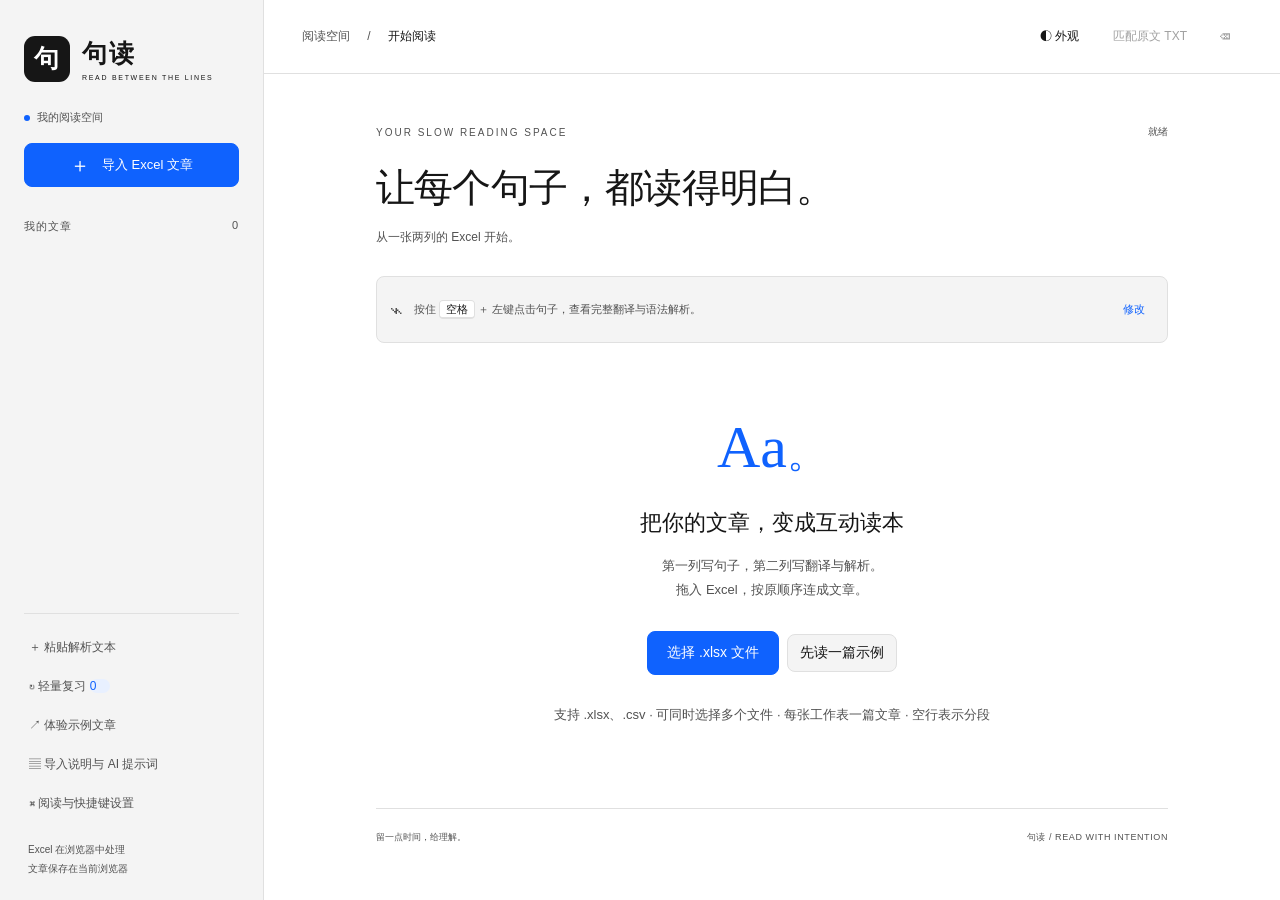
==== index.html @ 15b35790 "Released a new function." ====
<!doctype html>
<html lang="zh-CN">
<head>
  <meta charset="utf-8"><meta name="viewport" content="width=device-width, initial-scale=1">
  <title>句读 · 互动英文阅读</title>
  <link rel="icon" href="data:image/svg+xml,%3Csvg xmlns='http://www.w3.org/2000/svg' viewBox='0 0 64 64'%3E%3Crect width='64' height='64' rx='16' fill='%232457ce'/%3E%3Ctext x='32' y='45' text-anchor='middle' fill='white' font-size='42'%3E句%3C/text%3E%3C/svg%3E">
  <script src="appearance.js?v=20261018-paperdark2"></script><link rel="stylesheet" href="styles.css?v=20261018-paperdark2"><link rel="stylesheet" href="theme.css?v=20261018-paperdark2"><script src="vendor/jszip.min.js" defer></script><script src="import-browser.js?v=20261018-2" defer></script><script src="app.js?v=20261018-b2" defer></script>
<link rel="stylesheet" href="review.css?v=1"><script src="review.js?v=1" defer></script><link rel="stylesheet" href="mobile-paste.css?v=1"><script src="mobile-paste.js?v=1" defer></script></head>
<body>
<div id="mobile-bar"><strong>句读</strong><span id="mobile-article-label">阅读空间</span><button id="mobile-menu-open" aria-label="打开阅读菜单" aria-haspopup="dialog">☰ 菜单</button></div>
<aside class="sidebar">
  <a class="brand" href="./" aria-label="句读首页"><span class="brand-mark">句</span><span>句读<small>READ BETWEEN THE LINES</small></span></a>
  <div class="local-label"><span></span> 我的阅读空间</div>
  <button class="primary import-button" id="import-button"><span aria-hidden="true">＋</span> 导入 Excel 文章</button>
  <input type="file" id="file-input" accept=".xlsx,.csv" multiple hidden>
  <div class="library-heading"><span>我的文章</span><span id="library-count">0</span></div>
  <nav id="library" aria-label="文章列表"></nav>
  <div class="sidebar-bottom">
    <button id="paste-open" class="quiet">＋ 粘贴解析文本</button>
    <button id="review-open" class="quiet">↻ 轻量复习 <span id="review-count">0</span></button>
    <button id="sample-button" class="quiet">↗ 体验示例文章</button>
    <button id="guide-button" class="quiet">▤ 导入说明与 AI 提示词</button>
    <button id="settings-button" class="quiet">⌘ 阅读与快捷键设置</button>
    <p>Excel 在浏览器中处理<br>文章保存在当前浏览器</p>
  </div>
</aside>
<main class="main">
  <header class="toolbar"><span class="breadcrumb">阅读空间 <span>/</span> <b id="toolbar-title">开始阅读</b></span><div class="toolbar-actions"><button id="appearance-button" aria-label="调整外观与黑暗模式">◐ 外观</button><button id="text-button" class="text-button" disabled>匹配原文 TXT</button><input id="text-input" type="file" accept=".txt" hidden><button id="delete-button" class="icon-button" aria-label="删除当前文章" title="删除当前文章" disabled>⌫</button></div></header>
  <div class="reading-area" id="drop-zone">
    <div class="page-meta"><span class="eyebrow">YOUR SLOW READING SPACE</span><span class="save-state" id="save-state">就绪</span></div>
    <h1 id="article-title">让每个句子，都读得明白。</h1>
    <div class="article-meta" id="article-meta">从一张两列的 Excel 开始。</div>
    <div class="hint" id="hint"><span class="hint-icon">⌁</span><span class="desktop-hint">按住 <kbd id="shortcut-label">空格</kbd> ＋ 左键点击句子，查看完整翻译与语法解析。</span><span class="touch-hint">长按句子约半秒，查看完整翻译与语法解析。</span><button id="hint-settings" aria-label="修改查询快捷键">修改</button></div>
    <div id="notice" role="status" hidden></div>
    <aside id="shortcut-tutorial" class="shortcut-tutorial" hidden aria-live="polite"><div class="tutorial-top"><span id="tutorial-progress"></span><button id="tutorial-skip">跳过引导</button></div><h2 id="tutorial-title"></h2><p id="tutorial-description"></p><div id="tutorial-keys"></div></aside>
    <article id="reader" aria-label="文章正文"></article>
    <section id="empty-state"><div class="empty-symbol">Aa<span>。</span></div><h2>把你的文章，变成互动读本</h2><p>第一列写句子，第二列写翻译与解析。<br>拖入 Excel，按原顺序连成文章。</p><button id="empty-import" class="primary">选择 .xlsx 文件</button><button id="empty-sample" class="secondary">先读一篇示例</button><p class="small">支持 .xlsx、.csv · 可同时选择多个文件 · 每张工作表一篇文章 · 空行表示分段</p></section>
    <nav id="article-navigation" class="article-navigation" aria-label="篇章导航" hidden><p id="article-position"></p><div><button id="previous-article" class="article-nav-button"><span>← 上一篇</span><strong id="previous-title"></strong></button><button id="next-article" class="article-nav-button"><span>下一篇 →</span><strong id="next-title"></strong></button></div></nav><footer class="reading-footer"><span id="footer-count">留一点时间，给理解。</span><span>句读 / READ WITH INTENTION</span></footer>
  </div>
</main>
<div id="drop-overlay" hidden><div>松开，导入你的文章<small>Excel .xlsx 或 CSV 文件</small></div></div>
<section id="lookup" class="lookup" role="dialog" aria-modal="false" aria-labelledby="lookup-heading" tabindex="-1" hidden>
  <div class="lookup-top"><span id="lookup-heading">句子解析</span><span id="lookup-index"></span><button id="lookup-close" class="icon-button" aria-label="关闭解析">×</button></div>
  <blockquote id="lookup-sentence" lang="en"></blockquote>
  <div id="lookup-analysis"></div>
  <div class="lookup-footer"><span id="lookup-key-hint">↑ / ↓ 上下句 · Esc 关闭</span><button id="review-save">＋ 加入复习</button><button id="copy-analysis">复制解析</button></div>
</section>
<dialog id="settings-dialog"><form method="dialog"><div class="dialog-title"><h2>按你的习惯阅读</h2><button class="icon-button" aria-label="关闭设置">×</button></div></form>
  <label class="field-label">查询快捷键</label><p class="muted">按住以下按键，再左键单击。左键单击始终固定。</p>
  <div class="preset-row"><button data-preset="Space">空格</button><button data-preset="Alt">Option / Alt</button><button data-preset="Shift">Shift</button></div>
  <div class="shortcut-preview"><kbd id="settings-shortcut">空格</kbd><span>＋ 左键单击</span></div>
  <button id="record-key" class="secondary">录制自定义按键组合</button><p id="record-help" class="small">可使用字母、数字、功能键或组合键。部分系统快捷键会被系统优先处理。Esc 用于取消。</p>
  <label class="field-label">解析打开时 · 切换句子</label><div class="shortcut-grid"><label>上一句<button type="button" data-record-action="sentencePrevious" aria-label="录制上一句快捷键">↑</button></label><label>下一句<button type="button" data-record-action="sentenceNext" aria-label="录制下一句快捷键">↓</button></label></div>
  <label class="field-label">解析关闭时 · 切换文章</label><div class="shortcut-grid"><label>上一篇<button type="button" data-record-action="articlePrevious" aria-label="录制上一篇快捷键">←</button></label><label>下一篇<button type="button" data-record-action="articleNext" aria-label="录制下一篇快捷键">→</button></label></div><p class="small">同一模式的两个动作不能同键；查询键和导航键不能相互包含。两种模式之间可复用按键。Esc 保留为关闭键。</p><p id="settings-error" role="alert" hidden></p>
  <label class="field-label" for="font-size">正文字号 <span id="font-value">22 px</span></label><input id="font-size" type="range" min="18" max="32" value="22">
  <div class="dialog-actions"><button id="reset-settings" class="secondary">恢复默认</button><button id="save-settings" class="primary">保存设置</button></div>
</dialog>
<dialog id="guide-dialog"><form method="dialog"><div class="dialog-title"><h2>从文章到互动读本</h2><button class="icon-button" aria-label="关闭说明">×</button></div></form>
  <ol class="guide-steps"><li><b>让 AI 分句并解析</b><p>复制下方提示词，把原文附在末尾，让 AI 生成 Excel。</p></li><li><b>导入两列 Excel</b><p>第一列是完整句子，第二列是该句的翻译与解析。按行排列，一句一行，空行分段。每张工作表会成为一篇文章，工作表名称是文章标题；多篇请按阅读顺序排列工作表。可以同时选择或拖入多个 Excel 文件，同批次按文件选择顺序、工作表顺序导入。空行只用于分段，不用于区分文章。</p></li><li><b>按住快捷键，点击句子</b><p>电脑端按住快捷键并点击句子；手机端长按句子约半秒，滑动阅读不会触发解析。也可用 Tab 选中句子后按 Enter。</p></li></ol>
  <div class="download-row"><a href="assets/示例文章.xlsx" download>下载示例 Excel ↗</a><a href="assets/AI提示词.md" download>下载 Excel AI 提示词 ↗</a><a href="assets/文本解析AI提示词.md" download>下载粘贴文本 AI 提示词 ↗</a></div>
  <details><summary>已有单独的原文 TXT？</summary><p>先导入解析 Excel，再点击“匹配原文 TXT”。网站保留原文段落，仅匹配文字一致的句子（忽略重复空白、弯直引号差异）；未匹配内容会标明，不会套用其他句子的解析。重复句按各自出现的顺序匹配。</p></details>
  <label class="field-label" for="prompt-text">给 AI 的提示词</label><textarea id="prompt-text" readonly rows="12"></textarea><button id="copy-prompt" class="primary">复制完整提示词</button>
  <p class="small">也可使用菜单中的「粘贴解析文本」，复制专用提示词给 AI，再将输出直接粘贴导入，无需制作 Excel。文件无需上传服务器；网站展示你导入的解析，不调用 AI。支持未加密的 .xlsx；旧 .xls 请先另存为 .xlsx。</p>
</dialog>
<dialog id="appearance-dialog"><form method="dialog"><div class="dialog-title"><h2>阅读配色</h2><button class="icon-button" aria-label="关闭外观设置">×</button></div></form><p class="muted">选择背景与文字颜色，点击即应用并保存。桌面和手机均适配，选择保存在当前浏览器。</p><label class="field-label">背景配色</label><div class="appearance-options"><button data-color-theme="system" aria-pressed="false"><span class="palette-swatch swatch-system">Aa</span><span><strong>跟随系统</strong><small>自动切换明暗</small></span></button>
<button data-color-theme="blue" aria-pressed="true"><span class="palette-swatch swatch-blue">Aa</span><span><strong>专注白</strong><small>默认 · 白底黑字</small></span></button>

<button data-color-theme="paper" aria-pressed="false"><span class="palette-swatch swatch-paper">Aa</span><span><strong>纸白</strong><small>冷白纸面 · 黑灰文字</small></span></button>
<button data-color-theme="warm" aria-pressed="false"><span class="palette-swatch swatch-warm">Aa</span><span><strong>暖纸</strong><small>柔和米色</small></span></button>
<button data-color-theme="dark" aria-pressed="false"><span class="palette-swatch swatch-dark">Aa</span><span><strong>深夜</strong><small>中性深灰 · 柔和灰白</small></span></button>
</div>
<label class="field-label">文字颜色</label><div class="tone-options"><button data-text-tone="standard" aria-pressed="true">标准</button><button data-text-tone="soft" aria-pressed="false">柔和</button><button data-text-tone="contrast" aria-pressed="false">高对比</button></div>
<div class="appearance-preview"><p>Read a little. Understand more.</p><small>让每个句子，都读得明白。</small></div><p id="appearance-status" role="status"></p><form method="dialog" class="dialog-actions"><button class="primary">完成</button></form></dialog>
<dialog id="confirm-dialog"><h2>删除这篇文章？</h2><p>只从当前浏览器移除，原始 Excel 文件仍保留。</p><form method="dialog" class="dialog-actions"><button value="cancel" class="secondary">取消</button><button value="delete" class="danger">删除文章</button></form></dialog>
<dialog id="review-save-dialog"><form id="review-save-form"><div class="dialog-title"><h2>加入复习</h2><button type="button" id="review-save-close" class="icon-button" aria-label="关闭收藏">×</button></div><p>保留原句和解析，下次先回忆，再核对。</p><label class="field-label" for="review-focus">回忆重点（选填）</label><input id="review-focus" maxlength="180" placeholder="例如 be determined to：是什么意思？怎样使用？"><p class="small">留空时，练习用自己的话解释整句。</p><div class="dialog-actions"><button class="primary" type="submit">保存复习卡</button></div></form></dialog>
<dialog id="review-dialog" aria-labelledby="review-title"><div class="dialog-title"><h2 id="review-title">轻量复习</h2><button id="review-close" class="icon-button" aria-label="关闭复习">×</button></div><p id="review-summary" class="muted" role="status"></p><div id="review-body"></div><details class="review-rules"><summary>复习如何安排？</summary><p>新卡立即可复习。忘了：10 分钟后；模糊：1 天后并降低一个阶段；记住了：依次间隔 1、3、7、14、30、60 天。每轮最多 5 张到期卡，未到期不强制练习。这是简化安排，可按自己的记忆情况作答。</p><p>卡片仅保存在当前浏览器，删除文章仍保留卡片；清除网站数据会丢失。建议定期导出备份。</p><button id="review-export" class="secondary">导出复习备份</button><button id="review-import" class="secondary">导入备份</button><input id="review-import-file" type="file" accept=".json" hidden></details></dialog>
<dialog id="mobile-menu" aria-labelledby="mobile-menu-title"><div class="dialog-title"><h2 id="mobile-menu-title">阅读菜单</h2><button id="mobile-menu-close" class="icon-button" aria-label="关闭阅读菜单">×</button></div><div id="mobile-menu-content"></div></dialog>
<dialog id="paste-dialog" aria-labelledby="paste-title"><div class="dialog-title"><h2 id="paste-title">粘贴解析文本</h2><button id="paste-close" class="icon-button" aria-label="关闭粘贴">×</button></div><p class="muted">先复制下方提示词交给 AI，再将生成的完整解析文本粘贴到这里。支持一次导入多篇，保留段落。</p><details><summary>查看文本解析 AI 提示词</summary><textarea id="paste-prompt" readonly rows="8"></textarea><button id="paste-copy-prompt" class="secondary">复制文本解析提示词</button></details><label class="field-label" for="paste-content">AI 输出的解析文本</label><textarea id="paste-content" rows="10" placeholder='粘贴 AI 输出的 JSON 文本，也支持带有 ```json 的完整代码块'></textarea><p id="paste-error" role="alert" hidden></p><div class="dialog-actions"><button id="paste-submit" class="primary">导入并阅读</button></div><p class="small">文本仅在当前浏览器中处理；此入口不会调用 AI。原有 Excel 导入继续可用。</p></dialog>
<div id="toast" role="status" hidden></div>
</body></html>
---- styles.css ----
:root{--paper:#fcfbf8;--ink:#293e34;--green:#365c49;--muted:#758077;--line:#e3e5db;--side:#f0f2ea;--font-size:22px;--highlight:#e2edc9}*{box-sizing:border-box}body{margin:0;background:var(--paper);color:var(--ink);font-family:-apple-system,BlinkMacSystemFont,"Segoe UI","PingFang SC",sans-serif;font-size:14px}button,input,textarea{font:inherit}button,a,input{touch-action:manipulation}button{cursor:pointer}button:disabled{opacity:.4;cursor:not-allowed}button{border:1px solid transparent;border-radius:8px;background:transparent;color:inherit;padding:9px 12px}button:hover{background:#e7ecdf}button:focus-visible,a:focus-visible{outline:2px solid #708b52;outline-offset:3px}a{color:var(--green)}[hidden]{display:none!important}.sidebar{width:264px;position:fixed;inset:0 auto 0 0;background:var(--side);padding:36px 24px 22px;display:flex;flex-direction:column;border-right:1px solid var(--line)}.brand{display:flex;align-items:center;gap:12px;color:var(--ink);font-size:25px;font-weight:650;text-decoration:none;letter-spacing:2px}.brand-mark{background:var(--green);color:#fff;border-radius:11px;width:46px;height:46px;text-align:center;line-height:46px;font-family:serif}.brand small{display:block;font-size:7px;font-weight:500;letter-spacing:1.7px;margin-top:4px}.local-label{font-size:11px;color:var(--muted);display:flex;align-items:center;gap:7px;margin:28px 0 18px}.local-label span{width:6px;height:6px;border-radius:50%;background:#83a270}.primary{background:var(--green);color:#fff;border-color:var(--green);font-weight:500;padding:12px 19px}.primary:hover{background:#274b38}.import-button{width:100%;font-size:13px;display:flex;gap:12px;align-items:center;justify-content:center}.import-button span{font-size:20px;line-height:14px}.library-heading{margin:32px 0 12px;display:flex;justify-content:space-between;font-size:11px;color:var(--muted);letter-spacing:1px}#library{overflow:auto;flex:1;min-height:70px}.library-item{display:block;width:100%;text-align:left;padding:14px 12px;line-height:1.45;margin-bottom:6px}.library-item.active{background:#e0e7d7;color:#2d513c}.library-item strong{font-size:13px;font-weight:550;display:block;overflow-wrap:anywhere}.library-item small{display:block;color:var(--muted);font-size:11px;margin-top:5px}.sidebar-bottom{border-top:1px solid #dce1d3;padding-top:14px;margin-top:18px}.quiet{display:block;text-align:left;width:100%;font-size:12px;padding:10px 4px}.sidebar-bottom p{color:#8a9187;font-size:10px;line-height:1.9;margin:17px 4px 0}.main{margin-left:264px}.toolbar{height:74px;border-bottom:1px solid var(--line);display:flex;align-items:center;justify-content:space-between;padding:0 38px;gap:20px}.breadcrumb{font-size:12px;color:var(--muted);white-space:nowrap;overflow:hidden;text-overflow:ellipsis}.breadcrumb span{margin:0 14px;color:#b0b8ac}.breadcrumb b{font-weight:400;color:#475948}.toolbar-actions{display:flex;gap:8px;flex-shrink:0}.text-button{font-size:12px}.icon-button{font-size:20px;line-height:1;width:34px;height:34px;padding:5px;flex-shrink:0}.reading-area{max-width:904px;padding:51px 56px 26px;margin:auto}.page-meta{display:flex;align-items:center;justify-content:space-between;gap:15px}.eyebrow{font-size:10px;letter-spacing:2px;color:#879379}.save-state{font-size:10px;color:#8b9686}h1{font-family:Georgia,"Times New Roman","Songti SC",serif;font-size:39px;line-height:1.22;font-weight:400;margin:25px 0 15px;letter-spacing:-.8px;overflow-wrap:anywhere}.article-meta{color:var(--muted);font-size:12px;line-height:1.7}.hint{display:flex;align-items:center;gap:11px;background:#f0f3e9;border:1px solid #e3e9d9;padding:12px 14px;border-radius:8px;margin:29px 0 32px;color:#627051;font-size:11px;line-height:1.7}.hint-icon{font-size:24px;color:#90a573}.hint>span:nth-child(2){flex:1}.hint button{font-size:11px;padding:4px 7px}kbd{border:1px solid #cdd5bf;border-bottom-width:2px;border-radius:4px;padding:2px 6px;background:#f9faf5;color:#435739;font-family:inherit;white-space:nowrap}#reader{font-family:Georgia,"Times New Roman",serif;font-size:var(--font-size);line-height:1.95;color:#37443c;letter-spacing:.04px;overflow-wrap:anywhere}#reader p{margin:0 0 25px}#reader .sentence{border-radius:3px;transition:background .1s;box-decoration-break:clone;-webkit-box-decoration-break:clone}#reader .sentence.hot,#reader .sentence.selected{background:var(--highlight);box-shadow:0 2px 0 #becb97}#reader .sentence.hot{cursor:context-menu}#reader .sentence:focus-visible{outline:1px solid #829c65;background:#eff3e7}#reader .sentence.unmatched{text-decoration:underline dotted #c5b9a5;text-underline-offset:6px}.reading-footer{display:flex;justify-content:space-between;border-top:1px solid var(--line);padding-top:22px;margin-top:42px;color:#949d8d;font-size:9px;letter-spacing:.6px;gap:14px}.reading-footer span:first-child{letter-spacing:0}.lookup{position:fixed;z-index:20;width:min(490px,calc(100vw - 24px));max-height:min(620px,calc(100dvh - 28px));overflow:auto;border:1px solid #d6ded0;border-radius:15px;padding:0;background:rgba(255,255,252,.98);box-shadow:0 18px 70px #21352130,0 2px 10px #18201912;backdrop-filter:blur(20px);animation:show-pop .12s ease-out;overscroll-behavior:contain;outline:none}.lookup-top{display:flex;align-items:center;gap:10px;padding:12px 17px 7px;position:sticky;top:0;background:#fffffcf5;z-index:1;font-size:12px;color:#6e7b65}.lookup-top>span:first-child{flex:1;font-weight:600}.lookup-top>span:nth-child(2){font-size:10px;color:#8e9787}.lookup blockquote{font-family:Georgia,serif;font-size:16px;line-height:1.6;border-left:3px solid #97aa80;margin:10px 22px 18px;padding:0 0 0 13px;color:#354b3c;overflow-wrap:anywhere}#lookup-analysis{padding:0 24px 16px;font-size:13px;line-height:1.85;overflow-wrap:anywhere}.analysis-section{margin-bottom:18px}.analysis-section h3{font-size:11px;color:#849174;font-weight:600;letter-spacing:1px;margin:0 0 8px}.analysis-section p{white-space:pre-wrap;margin:0}.analysis-section.translation p{font-size:15px;color:#263e30;line-height:1.85}.lookup-footer{display:flex;justify-content:space-between;align-items:center;font-size:10px;color:#8c9685;border-top:1px solid #edf0e7;padding:8px 16px;background:#f7f9f2}.lookup-footer button{font-size:11px}@keyframes show-pop{from{opacity:0;transform:translateY(5px)}to{opacity:1;transform:translateY(0)}}dialog{background:#fcfdf9;color:var(--ink);border:1px solid #d8dfcf;border-radius:16px;box-shadow:0 30px 100px #12261830;padding:28px;max-width:590px;width:calc(100% - 36px);max-height:88dvh;overflow:auto}dialog::backdrop{background:#20312640;backdrop-filter:blur(3px)}.dialog-title{display:flex;align-items:center;justify-content:space-between;margin-bottom:16px;gap:12px}h2{font-size:20px;font-weight:550;margin:0 0 16px}.dialog-title h2{margin:0}.field-label{display:block;font-size:13px;font-weight:600;margin:22px 0 10px}.field-label span{float:right;font-size:12px;color:var(--muted);font-weight:400}.muted,.small{color:var(--muted);font-size:12px;line-height:1.8}.small{font-size:11px}.preset-row{display:flex;gap:8px;margin:17px 0}.preset-row button,.secondary{background:#f1f4eb;border:1px solid #dce3d1}.shortcut-preview{display:flex;align-items:center;gap:14px;margin:18px 0 22px;padding:18px;background:#f1f4eb;border-radius:9px;font-size:14px}.shortcut-preview kbd{font-size:18px;white-space:normal}.recording{border-color:#72874f!important;background:#e4ecd3!important;color:#304d31!important}.dialog-actions{display:flex;justify-content:flex-end;gap:10px;margin:25px 0 0}.danger{background:#9c4537;color:#fff}.danger:hover{background:#84382d}input[type=range]{width:100%;accent-color:var(--green)}.guide-steps{padding-left:22px;line-height:1.8}.guide-steps li{margin:15px 0;padding-left:4px}.guide-steps b{font-size:14px}.guide-steps p{font-size:12px;color:var(--muted);margin:4px 0}.download-row{display:flex;gap:20px;margin:20px 0;flex-wrap:wrap;font-size:12px}details{font-size:12px;line-height:1.8;color:var(--muted)}summary{cursor:pointer;color:var(--green)}textarea{width:100%;background:#f4f6ef;border:1px solid #dce3d1;border-radius:8px;color:#42543e;font-size:12px;line-height:1.7;padding:14px;resize:vertical;margin-bottom:12px}#empty-state{text-align:center;padding:38px 0 25px}#empty-state h2{font-size:22px;font-weight:400}.empty-symbol{font-family:Georgia,serif;font-size:60px;color:#adc095;margin:0 0 26px}.empty-symbol span{font-size:40px;color:#53744b}#empty-state p{line-height:1.9;color:var(--muted);font-size:13px}#empty-state button{margin:15px 4px}#notice{padding:13px 16px;background:#f6f0df;color:#7b6634;font-size:12px;line-height:1.7;border-radius:8px;margin:0 0 25px;white-space:pre-wrap}#toast{position:fixed;z-index:100;bottom:26px;left:50%;transform:translateX(-50%);max-width:calc(100vw - 36px);border-radius:9px;background:#2c4839;color:#fff;padding:12px 20px;font-size:13px;box-shadow:0 4px 24px #0002}#drop-overlay{position:fixed;inset:12px;z-index:90;display:grid;place-items:center;border:2px dashed #8a9d6e;background:#eef3e9ee;border-radius:14px;font-size:24px;pointer-events:none}#drop-overlay small{display:block;font-size:13px;text-align:center;margin-top:15px;color:var(--muted)}@media(max-width:950px){.sidebar{width:220px;padding:27px 17px}.main{margin-left:220px}.reading-area{padding:36px 30px}.toolbar{padding:0 26px}h1{font-size:33px}}@media(max-width:700px){.sidebar{position:static;width:auto;padding:16px;display:block;border-right:0;border-bottom:1px solid var(--line)}.brand{font-size:21px}.brand-mark{height:37px;width:37px;line-height:37px}.brand small{font-size:6px}.local-label,.sidebar-bottom p,.library-heading{display:none}.import-button{position:absolute;right:16px;top:18px;width:auto;font-size:12px;padding:9px 12px}.main{margin-left:0}#library{display:flex;gap:6px;margin-top:15px;max-height:105px}.library-item{min-width:155px;width:155px;padding:10px}.sidebar-bottom{display:flex;gap:3px;padding-top:7px;margin-top:7px;border:0}.quiet{font-size:10px;padding:5px 0;text-align:center}.toolbar{height:55px;padding:0 20px}.reading-area{padding:30px 22px}.page-meta{gap:6px}.eyebrow{font-size:8px;letter-spacing:1.4px}h1{font-size:32px}.hint{font-size:10px;margin:24px 0}.hint-icon{display:none}#reader{font-size:calc(var(--font-size) - 1px)}.reading-footer{font-size:8px}.lookup{max-height:70dvh}.breadcrumb b{display:none}.dialog-title h2{font-size:18px}}@media(prefers-reduced-motion:reduce){*{animation:none!important;transition:none!important}}

.touch-hint{display:none}.touch-reader .desktop-hint{display:none}.touch-reader .touch-hint{display:block;flex:1}.touch-reader #hint-settings{display:none}
@media(hover:none) and (pointer:coarse){#reader{-webkit-touch-callout:none;-webkit-user-select:none;user-select:none;touch-action:pan-y pinch-zoom}.lookup{-webkit-user-select:text;user-select:text}.lookup .icon-button{width:44px;height:44px}}

/* Apply to each text element, including Safari and desktop-mode touch input. */
.touch-reader #reader,.touch-reader #reader *,.touch-input #reader,.touch-input #reader *{-webkit-user-select:none!important;user-select:none!important;-webkit-touch-callout:none!important}
.touch-input #reader{touch-action:pan-y pinch-zoom}.touch-input .desktop-hint{display:none}.touch-input .touch-hint{display:block;flex:1}.touch-input #hint-settings{display:none}
#lookup,#lookup *{-webkit-user-select:text;user-select:text}

.article-navigation{margin-top:38px;border-top:1px solid var(--line);padding-top:22px}.article-navigation>p{font-size:12px;color:var(--muted);margin:0 0 13px}.article-navigation>div{display:grid;grid-template-columns:1fr 1fr;gap:14px}.article-nav-button{text-align:left;padding:18px;border:1px solid #dce3d1;background:#f2f5ec;min-width:0}.article-nav-button span{display:block;font-size:12px;color:var(--green);margin-bottom:8px}.article-nav-button strong{display:block;font-family:Georgia,"Songti SC",serif;font-size:17px;font-weight:400;overflow-wrap:anywhere;line-height:1.4}.article-nav-button:disabled{opacity:.45}.article-nav-button:disabled:hover{background:#f2f5ec}@media(max-width:700px){.article-navigation>div{gap:9px}.article-nav-button{padding:12px}.article-nav-button strong{font-size:15px}}

.shortcut-grid{display:grid;grid-template-columns:1fr 1fr;gap:12px}.shortcut-grid label{font-size:12px;display:flex;align-items:center;justify-content:space-between;gap:8px;padding:12px;background:#f1f4eb;border-radius:8px}.shortcut-grid button{border:1px solid #ccd7bd;background:#fcfdf9;min-width:72px;overflow-wrap:anywhere;font-weight:550}#settings-error{background:#f9e9de;color:#884631;border-radius:7px;padding:12px;font-size:12px;line-height:1.7}.shortcut-tutorial{border:1px solid #bdcda2;background:#f0f5e6;border-radius:12px;padding:18px 20px;margin:0 0 30px}.tutorial-top{display:flex;align-items:center;justify-content:space-between;color:#72805f;font-size:11px}.tutorial-top button{font-size:11px;padding:4px 8px}.shortcut-tutorial h2{font-size:19px;margin:10px 0 7px}.shortcut-tutorial p{font-size:12px;line-height:1.8;color:#647156;margin:0 0 14px}#tutorial-keys{display:flex;gap:7px;flex-wrap:wrap}.tutorial-key{font-size:15px;padding:7px 12px;animation:key-coach 1.8s infinite ease-in-out}.tutorial-key:nth-child(2){animation-delay:.45s}#reader .tutorial-target{background:#e8efcf;box-shadow:0 0 0 2px #a2b77b;animation:sentence-coach 2s infinite ease-in-out}.shortcut-tutorial #tutorial-touch-next{margin-top:10px;font-size:12px}@keyframes key-coach{0%,60%,100%{transform:translateY(0);box-shadow:0 2px 0 #c8d3ba}25%,40%{transform:translateY(2px);background:#d9e7c5;box-shadow:0 0 0 #c8d3ba}}@keyframes sentence-coach{0%,100%{box-shadow:0 0 0 2px #a2b77b}50%{box-shadow:0 0 0 5px #b8c99a77}}

@media(min-width:701px){.shortcut-tutorial.tutorial-docked{position:fixed;z-index:25;bottom:16px;left:12px;width:238px;margin:0;padding:16px;box-shadow:0 8px 30px #233b2720}.tutorial-docked h2{font-size:17px}.tutorial-docked .tutorial-key{font-size:13px;padding:6px 9px}}@media(min-width:701px) and (max-width:950px){.shortcut-tutorial.tutorial-docked{width:196px;left:10px;padding:12px}}
---- theme.css ----
:root{--paper:#ffffff;--side:#f4f4f4;--surface:#ffffff;--surface2:#f4f4f4;--line:#e0e0e0;--green:#0f62fe;--accent-fill:#0f62fe;--accent-ink:#ffffff;--muted:#525252;--ink-standard:#161616;--ink-soft:#525252;--ink-strong:#000000;--highlight:#e8f0ff;--highlight-line:#0f62fe;--selected:#e8f0ff;--warning-bg:#fff1e6;--warning-ink:#783b16;--danger:#a2191f;--danger-ink:#ffffff;--scrim:#16161666;--shadow:#16161626;--ink:var(--ink-standard)}
:root[data-theme=paper]{--paper:#fdfdfd;--side:#f5f5f5;--surface:#ffffff;--surface2:#f1f1f3;--line:#dedee2;--green:#4b5565;--accent-fill:#343b46;--accent-ink:#ffffff;--muted:#62636a;--ink-standard:#242424;--ink-soft:#55565b;--ink-strong:#111111;--highlight:#eceef1;--highlight-line:#9198a4;--selected:#e9ebef;--warning-bg:#fff1e6;--warning-ink:#783b16;--danger:#a2191f;--danger-ink:#ffffff;--scrim:#16161666;--shadow:#16161624}
:root[data-theme=warm]{--paper:#f8f0df;--side:#eee4d1;--surface:#fff8e9;--surface2:#f1e8d6;--line:#d7cbb4;--green:#675635;--accent-fill:#675635;--accent-ink:#fffaf0;--muted:#6b604f;--ink-standard:#493f30;--ink-soft:#625847;--ink-strong:#261e16;--highlight:#e8dfb3;--highlight-line:#9c8954;--selected:#e4d9bf;--warning-bg:#eee0c6;--warning-ink:#704925}
:root[data-theme=dark]{--paper:#202124;--side:#26272b;--surface:#2d2e32;--surface2:#34353a;--line:#494a50;--green:#a4bee5;--accent-fill:#3d526f;--accent-ink:#f0f3f8;--muted:#b0b1b6;--ink-standard:#dedee1;--ink-soft:#b9bbc2;--ink-strong:#f3f3f5;--highlight:#354256;--highlight-line:#7893b8;--selected:#303d50;--warning-bg:#3b3025;--warning-ink:#e7c69d;--danger:#d8938d;--danger-ink:#241714;--scrim:#0009;--shadow:#0007}
:root[data-text-tone=soft]{--ink:var(--ink-soft)}:root[data-text-tone=contrast]{--ink:var(--ink-strong)}
body{background:var(--paper);color:var(--ink)}h1,h2,.brand,.breadcrumb b,#reader,.lookup blockquote,#lookup-analysis,.analysis-section.translation p{color:var(--ink)}
button:hover{background:var(--selected)}button:focus-visible,a:focus-visible{outline-color:var(--green)}
a,.hint button,.lookup-top,.analysis-section h3,.summary b,summary,.field-label,.article-nav-button span{color:var(--green)}
.brand-mark,.primary{background:var(--accent-fill);color:var(--accent-ink);border-color:var(--accent-fill)}.primary:hover{background:var(--accent-fill);filter:brightness(.92)}
.sidebar{background:var(--side);border-color:var(--line)}.toolbar,.reading-footer,.sidebar-bottom{border-color:var(--line)}
.library-item.active{background:var(--selected);color:var(--ink)}
.local-label,.library-heading,.library-item small,.sidebar-bottom p,.quiet,.breadcrumb,.article-meta,.eyebrow,.save-state,.reading-footer,.small,.muted,.field-label span,.lookup-top>span:nth-child(2),.lookup-footer{color:var(--muted)}
.breadcrumb span{color:var(--muted)}.hint{background:var(--surface2);border-color:var(--line);color:var(--muted)}.hint-icon{color:var(--green)}
kbd{background:var(--surface);border-color:var(--line);color:var(--ink)}
#reader .sentence.hot,#reader .sentence.selected,#reader .sentence:focus-visible,#reader .tutorial-target{background:var(--highlight);box-shadow:0 2px 0 var(--highlight-line);outline-color:var(--highlight-line)}#reader .sentence.unmatched{text-decoration-color:var(--muted)}
.lookup{background:var(--surface);border-color:var(--line);box-shadow:0 18px 70px var(--shadow),0 2px 10px var(--shadow)}.lookup-top{background:var(--surface)}.lookup blockquote{border-color:var(--green)}.lookup-footer{background:var(--surface2);border-color:var(--line)}
dialog{background:var(--surface);color:var(--ink);border-color:var(--line);box-shadow:0 30px 100px var(--shadow)}dialog::backdrop{background:var(--scrim)}
.preset-row button,.secondary,.shortcut-preview,.shortcut-grid label,textarea,.article-nav-button,.article-nav-button:disabled:hover{background:var(--surface2);border-color:var(--line);color:var(--ink)}
.shortcut-grid button{background:var(--surface);border-color:var(--line);color:var(--ink)}.recording{background:var(--selected)!important;border-color:var(--green)!important;color:var(--ink)!important}
input[type=range]{accent-color:var(--green)}.guide-steps p,details,#empty-state p{color:var(--muted)}.empty-symbol,.empty-symbol span{color:var(--green)}
.danger{background:var(--danger);color:var(--danger-ink)}.danger:hover{background:var(--danger);filter:brightness(.9)}#notice,#settings-error{background:var(--warning-bg);color:var(--warning-ink)}
#toast{background:var(--accent-fill);color:var(--accent-ink)}#drop-overlay{background:var(--surface);border-color:var(--green);color:var(--ink)}#drop-overlay small{color:var(--muted)}
.article-navigation{border-color:var(--line)}.article-navigation>p{color:var(--muted)}.article-nav-button strong{color:var(--ink)}
.shortcut-tutorial{background:var(--surface2);border-color:var(--highlight-line)}.tutorial-top,.shortcut-tutorial p{color:var(--muted)}.tutorial-key{animation-name:theme-key-coach}.tutorial-docked{box-shadow:0 8px 30px var(--shadow)}
@keyframes theme-key-coach{0%,60%,100%{transform:translateY(0);box-shadow:0 2px 0 var(--line)}25%,40%{transform:translateY(2px);background:var(--highlight);box-shadow:0 0 0 var(--line)}}
@keyframes sentence-coach{0%,100%{box-shadow:0 0 0 2px var(--highlight-line)}50%{box-shadow:0 0 0 5px var(--line)}}
.appearance-options{display:grid;grid-template-columns:repeat(2,1fr);gap:10px;margin:14px 0 22px}.appearance-options button{background:var(--surface2);border:1px solid var(--line);text-align:left;padding:14px;display:flex;gap:12px;align-items:center}.appearance-options button[aria-pressed=true],.tone-options button[aria-pressed=true]{outline:2px solid var(--green);outline-offset:1px}.appearance-options .palette-swatch{display:grid;place-items:center;width:42px;height:42px;border:1px solid #8888;border-radius:9px;font-family:Georgia,serif;font-size:21px;flex-shrink:0}.swatch-system{background:linear-gradient(90deg,#fcfbf8 50%,#202124 50%);color:#7a7a80}.swatch-paper{background:#fdfdfd;color:#242424}.swatch-warm{background:#f8f0df;color:#493f30}.swatch-dark{background:#202124;color:#dedee1}.appearance-options strong{display:block;font-size:13px;font-weight:550}.appearance-options small{display:block;font-size:11px;color:var(--muted);margin-top:4px}.tone-options{display:flex;gap:10px;margin:14px 0 22px}.tone-options button{flex:1;background:var(--surface2);border:1px solid var(--line);padding:12px}.appearance-preview{padding:20px;background:var(--paper);color:var(--ink);border:1px solid var(--line);border-radius:9px;font-family:Georgia,"Songti SC",serif;font-size:19px;line-height:1.7}.appearance-preview p{margin:0 0 8px}.appearance-preview small{font-family:inherit;font-size:14px}#appearance-button{font-size:12px;white-space:nowrap}#appearance-status{color:var(--muted);font-size:11px;margin-top:18px}@media(max-width:420px){.appearance-options button{padding:11px;gap:8px}.appearance-options{gap:8px}.appearance-options .palette-swatch{width:34px;height:34px}.tone-options{gap:8px}.tone-options button{padding:10px 6px}.toolbar-actions{gap:2px}}

.swatch-blue{background:#f6f8fc;color:#2457ce}.local-label span{background:var(--green)}

:root[data-theme=blue] .brand-mark{background:#161616;color:#ffffff}:root[data-theme=blue] .swatch-blue{background:#ffffff;color:#161616}:root[data-theme=blue] .library-item.active{box-shadow:inset 3px 0 0 #0f62fe}:root[data-theme=blue] .analysis-section h3,:root[data-theme=blue] .lookup-top,:root[data-theme=blue] .hint-icon{color:#525252}

.swatch-blue{background:#ffffff;color:#161616}

.appearance-options [data-color-theme=system]{grid-column:1/-1}:root[data-theme=paper] .brand-mark{background:#343b46;color:#ffffff}:root[data-theme=paper] .hint-icon{color:var(--muted)}
---- review.css ----
#review-save-dialog,#review-dialog{color:var(--ink);background:var(--surface);max-width:640px;width:calc(100% - 32px);box-sizing:border-box;max-height:85dvh;overflow:auto}#review-focus{width:100%;box-sizing:border-box;padding:12px;background:var(--surface2);color:var(--ink);border:1px solid var(--line);border-radius:8px;font:inherit}.review-sentence{margin:20px 0;padding:16px;border-left:3px solid var(--green);background:var(--surface2);font-size:21px;line-height:1.7;overflow-wrap:anywhere}.review-task{font-weight:600;overflow-wrap:anywhere}.review-answer{margin:20px 0;border-top:1px solid var(--line);padding-top:12px;white-space:pre-wrap;overflow-wrap:anywhere}.review-grades{display:flex;flex-wrap:wrap;gap:8px;margin:20px 0}.review-grades button{flex:1;min-width:130px;padding:12px}.review-rules{margin-top:24px;padding-top:16px;border-top:1px solid var(--line);font-size:13px;color:var(--muted)}.review-rules p{line-height:1.7}.review-rules button{margin:4px}#review-count{display:inline-block;min-width:20px;border-radius:12px;background:var(--selected);color:var(--green)}.lookup-footer{flex-wrap:wrap;gap:8px}.review-grades[hidden],.review-answer[hidden]{display:none}
---- mobile-paste.css ----
#mobile-bar{display:none}#paste-dialog{background:var(--surface);color:var(--ink);width:calc(100% - 32px);max-width:680px}#paste-dialog textarea{color:var(--ink);background:var(--surface2);border-color:var(--line)}#paste-error{color:var(--danger);white-space:pre-wrap}#mobile-menu{background:var(--surface);color:var(--ink)}#lookup{touch-action:pan-y pinch-zoom}
@media(max-width:700px){
body>.sidebar,.main>.toolbar{display:none}#mobile-bar{display:flex;align-items:center;gap:12px;height:54px;padding:0 16px;border-bottom:1px solid var(--line);background:var(--side)}#mobile-bar strong{font-size:19px;flex-shrink:0}#mobile-article-label{flex:1;min-width:0;white-space:nowrap;overflow:hidden;text-overflow:ellipsis;font-size:12px;color:var(--muted)}#mobile-menu-open{flex-shrink:0;min-height:44px}#mobile-menu{padding:20px;width:calc(100% - 28px)}#mobile-menu .sidebar{display:flex;position:static;inset:auto;width:100%;padding:0;background:transparent;border:0}#mobile-menu .brand,#mobile-menu .local-label,#mobile-menu .sidebar-bottom p{display:none}#mobile-menu .import-button{position:static;width:100%;min-height:44px}#mobile-menu .library-heading{display:flex;margin:20px 0 8px}#mobile-menu #library{display:block;max-height:28dvh;min-height:0;margin:0;overflow:auto}#mobile-menu .library-item{min-width:0;width:100%;padding:12px;margin:0}#mobile-menu .sidebar-bottom{display:flex;flex-direction:column;gap:0;margin:12px 0 0;padding:12px 0 0;border-top:1px solid var(--line)}#mobile-menu .quiet{font-size:14px;text-align:left;padding:12px;min-height:44px}#mobile-menu .toolbar-actions{display:flex;flex-direction:column;border-top:1px solid var(--line);margin-top:10px;padding-top:10px;gap:0}#mobile-menu .toolbar-actions button{text-align:left;width:100%;font-size:14px;padding:12px;min-height:44px;height:auto}.reading-area{padding-top:22px}.page-meta{display:none}.reading-area h1{margin-top:4px}.hint{margin:16px 0 22px}#reader{touch-action:pan-y pinch-zoom}#lookup-key-hint{font-size:0}#lookup-key-hint:after{content:'← 左滑下一句 · 右滑上一句 →';font-size:10px}
}
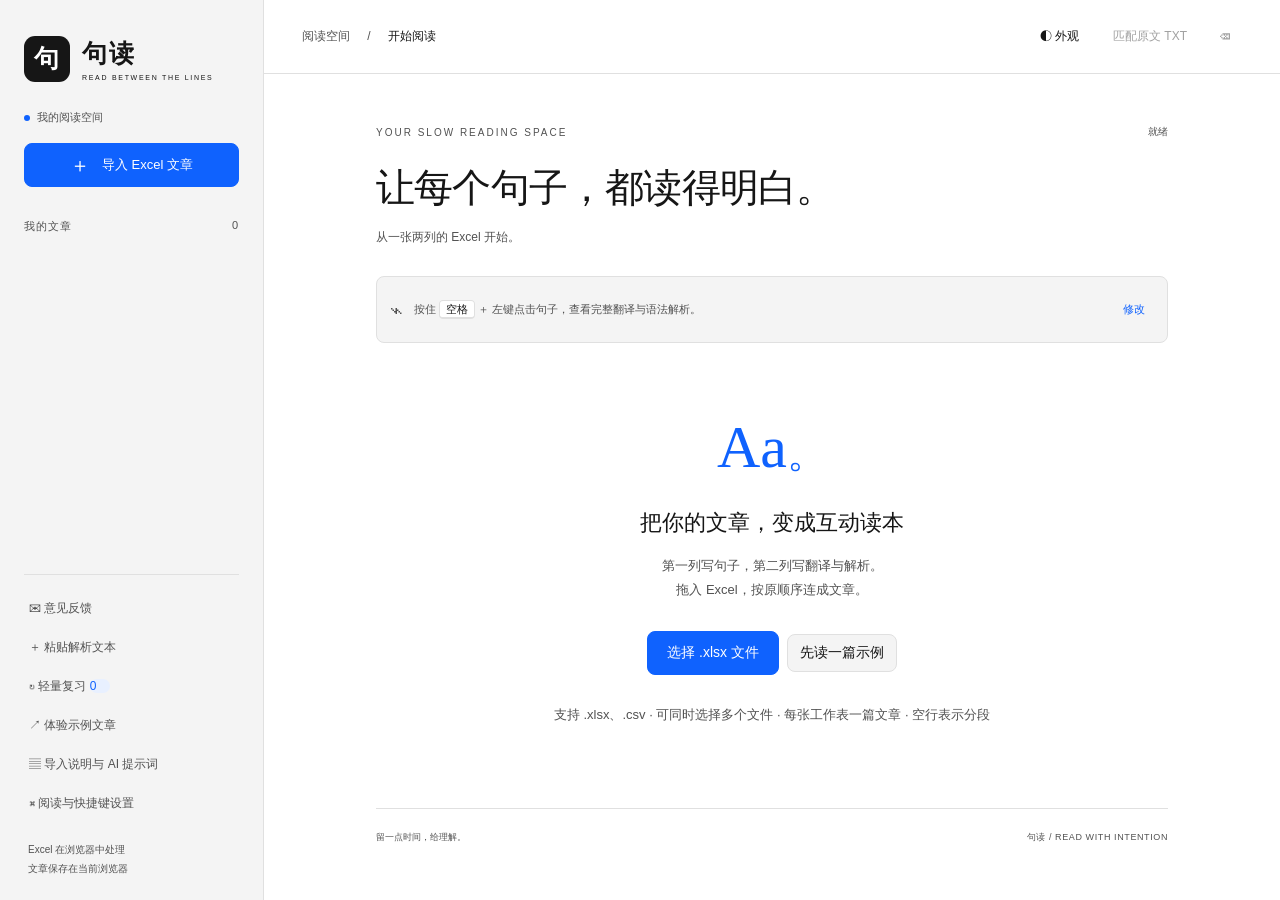
==== commit 4e370e8a: "Add files via upload" ====
--- a/index.html
+++ b/index.html
@@ -5,7 +5,7 @@
   <title>句读 · 互动英文阅读</title>
   <link rel="icon" href="data:image/svg+xml,%3Csvg xmlns='http://www.w3.org/2000/svg' viewBox='0 0 64 64'%3E%3Crect width='64' height='64' rx='16' fill='%232457ce'/%3E%3Ctext x='32' y='45' text-anchor='middle' fill='white' font-size='42'%3E句%3C/text%3E%3C/svg%3E">
   <script src="appearance.js?v=20261018-paperdark2"></script><link rel="stylesheet" href="styles.css?v=20261018-paperdark2"><link rel="stylesheet" href="theme.css?v=20261018-paperdark2"><script src="vendor/jszip.min.js" defer></script><script src="import-browser.js?v=20261018-2" defer></script><script src="app.js?v=20261018-b2" defer></script>
-<link rel="stylesheet" href="review.css?v=1"><script src="review.js?v=1" defer></script><link rel="stylesheet" href="mobile-paste.css?v=1"><script src="mobile-paste.js?v=1" defer></script></head>
+<link rel="stylesheet" href="review.css?v=1"><script src="review.js?v=1" defer></script><link rel="stylesheet" href="mobile-paste.css?v=1"><script src="mobile-paste.js?v=2" defer></script><script src="feedback.js?v=1" defer></script></head>
 <body>
 <div id="mobile-bar"><strong>句读</strong><span id="mobile-article-label">阅读空间</span><button id="mobile-menu-open" aria-label="打开阅读菜单" aria-haspopup="dialog">☰ 菜单</button></div>
 <aside class="sidebar">
@@ -16,6 +16,7 @@
   <div class="library-heading"><span>我的文章</span><span id="library-count">0</span></div>
   <nav id="library" aria-label="文章列表"></nav>
   <div class="sidebar-bottom">
+    <button id="feedback-open" class="quiet">✉ 意见反馈</button>
     <button id="paste-open" class="quiet">＋ 粘贴解析文本</button>
     <button id="review-open" class="quiet">↻ 轻量复习 <span id="review-count">0</span></button>
     <button id="sample-button" class="quiet">↗ 体验示例文章</button>
@@ -75,6 +76,7 @@
 <dialog id="review-save-dialog"><form id="review-save-form"><div class="dialog-title"><h2>加入复习</h2><button type="button" id="review-save-close" class="icon-button" aria-label="关闭收藏">×</button></div><p>保留原句和解析，下次先回忆，再核对。</p><label class="field-label" for="review-focus">回忆重点（选填）</label><input id="review-focus" maxlength="180" placeholder="例如 be determined to：是什么意思？怎样使用？"><p class="small">留空时，练习用自己的话解释整句。</p><div class="dialog-actions"><button class="primary" type="submit">保存复习卡</button></div></form></dialog>
 <dialog id="review-dialog" aria-labelledby="review-title"><div class="dialog-title"><h2 id="review-title">轻量复习</h2><button id="review-close" class="icon-button" aria-label="关闭复习">×</button></div><p id="review-summary" class="muted" role="status"></p><div id="review-body"></div><details class="review-rules"><summary>复习如何安排？</summary><p>新卡立即可复习。忘了：10 分钟后；模糊：1 天后并降低一个阶段；记住了：依次间隔 1、3、7、14、30、60 天。每轮最多 5 张到期卡，未到期不强制练习。这是简化安排，可按自己的记忆情况作答。</p><p>卡片仅保存在当前浏览器，删除文章仍保留卡片；清除网站数据会丢失。建议定期导出备份。</p><button id="review-export" class="secondary">导出复习备份</button><button id="review-import" class="secondary">导入备份</button><input id="review-import-file" type="file" accept=".json" hidden></details></dialog>
 <dialog id="mobile-menu" aria-labelledby="mobile-menu-title"><div class="dialog-title"><h2 id="mobile-menu-title">阅读菜单</h2><button id="mobile-menu-close" class="icon-button" aria-label="关闭阅读菜单">×</button></div><div id="mobile-menu-content"></div></dialog>
-<dialog id="paste-dialog" aria-labelledby="paste-title"><div class="dialog-title"><h2 id="paste-title">粘贴解析文本</h2><button id="paste-close" class="icon-button" aria-label="关闭粘贴">×</button></div><p class="muted">先复制下方提示词交给 AI，再将生成的完整解析文本粘贴到这里。支持一次导入多篇，保留段落。</p><details><summary>查看文本解析 AI 提示词</summary><textarea id="paste-prompt" readonly rows="8"></textarea><button id="paste-copy-prompt" class="secondary">复制文本解析提示词</button></details><label class="field-label" for="paste-content">AI 输出的解析文本</label><textarea id="paste-content" rows="10" placeholder='粘贴 AI 输出的 JSON 文本，也支持带有 ```json 的完整代码块'></textarea><p id="paste-error" role="alert" hidden></p><div class="dialog-actions"><button id="paste-submit" class="primary">导入并阅读</button></div><p class="small">文本仅在当前浏览器中处理；此入口不会调用 AI。原有 Excel 导入继续可用。</p></dialog>
+<dialog id="paste-dialog" aria-labelledby="paste-title"><div class="dialog-title"><h2 id="paste-title">粘贴解析文本</h2><button id="paste-close" class="icon-button" aria-label="关闭粘贴">×</button></div><p class="muted">先复制下方提示词交给 AI，再将生成的完整解析文本粘贴到这里。新版使用紧凑格式，减少重复字段；支持一次导入多篇，保留段落。</p><details><summary>查看文本解析 AI 提示词</summary><textarea id="paste-prompt" readonly rows="8"></textarea><button id="paste-copy-prompt" class="secondary">复制文本解析提示词</button></details><label class="field-label" for="paste-content">AI 输出的解析文本</label><textarea id="paste-content" rows="10" placeholder='粘贴 AI 输出的 JSON 文本，也支持带有 ```json 的完整代码块'></textarea><p id="paste-error" role="alert" hidden></p><div class="dialog-actions"><button id="paste-submit" class="primary">导入并阅读</button></div><p class="small">文本仅在当前浏览器中处理；此入口不会调用 AI。原有 Excel 导入继续可用。</p></dialog>
+<dialog id="feedback-dialog" aria-labelledby="feedback-title"><div class="dialog-title"><h2 id="feedback-title">意见反馈</h2><button id="feedback-close" class="icon-button" aria-label="关闭意见反馈">×</button></div><p>遇到问题或有改进建议，欢迎发邮件告诉我。</p><p><a href="mailto:RBL1018@outlook.com?subject=%E5%8F%A5%E8%AF%BB%E7%BD%91%E9%A1%B5%E5%8F%8D%E9%A6%88">RBL1018@outlook.com</a></p><p class="muted">反馈问题时，请尽量说明操作步骤、预期结果和实际情况，并附上设备、浏览器信息；截图也能帮助定位问题。</p><div class="dialog-actions"><button id="feedback-copy" class="secondary">复制邮箱</button><a class="primary" style="text-decoration:none;border-radius:8px;display:inline-block" href="mailto:RBL1018@outlook.com?subject=%E5%8F%A5%E8%AF%BB%E7%BD%91%E9%A1%B5%E5%8F%8D%E9%A6%88">打开邮件应用</a></div><p class="small" id="feedback-status" role="status">若未配置邮件应用，可复制邮箱后自行发送。</p></dialog>
 <div id="toast" role="status" hidden></div>
 </body></html>
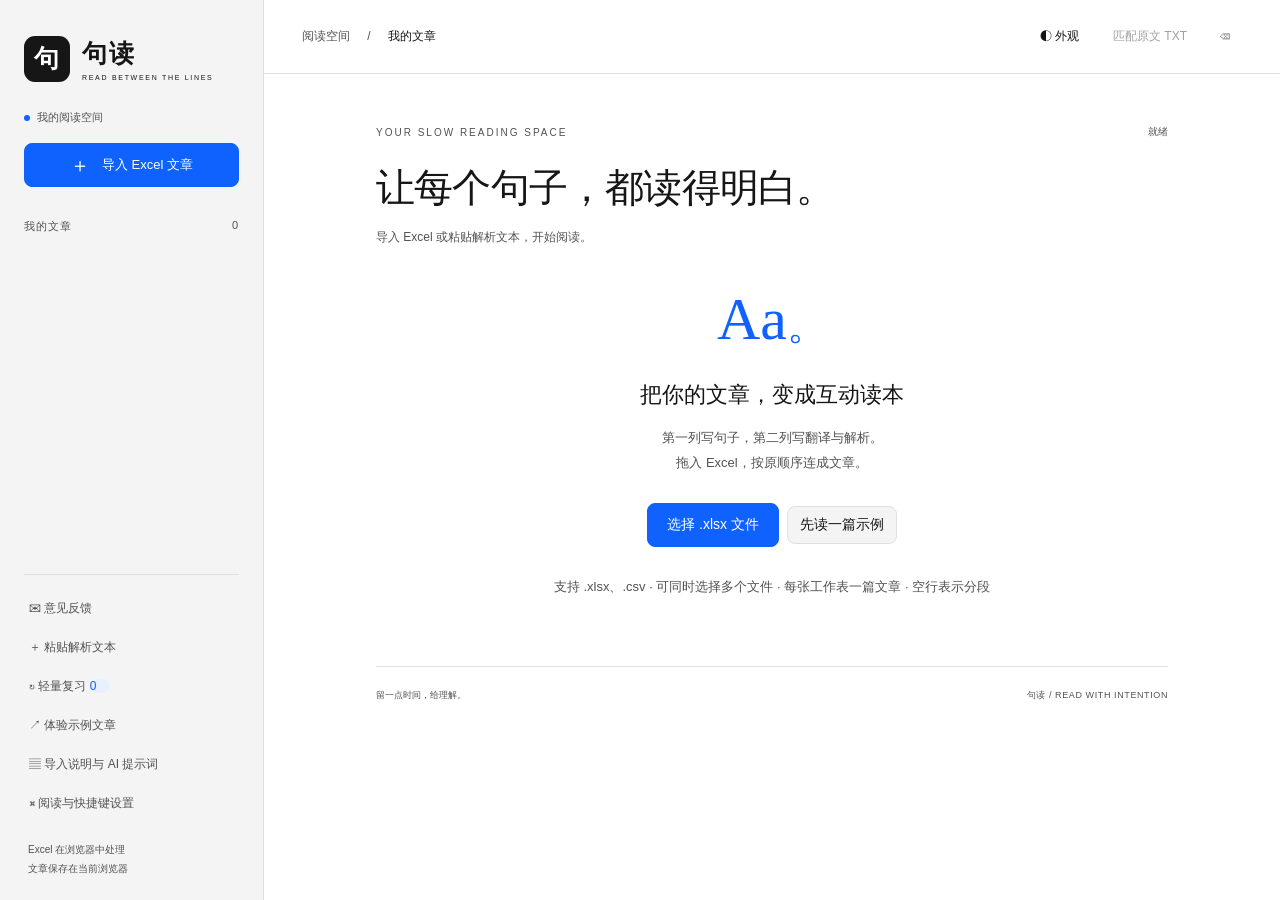
==== commit b7bc6f36: "Add files via upload" ====
--- a/index.html
+++ b/index.html
@@ -4,10 +4,10 @@
   <meta charset="utf-8"><meta name="viewport" content="width=device-width, initial-scale=1">
   <title>句读 · 互动英文阅读</title>
   <link rel="icon" href="data:image/svg+xml,%3Csvg xmlns='http://www.w3.org/2000/svg' viewBox='0 0 64 64'%3E%3Crect width='64' height='64' rx='16' fill='%232457ce'/%3E%3Ctext x='32' y='45' text-anchor='middle' fill='white' font-size='42'%3E句%3C/text%3E%3C/svg%3E">
-  <script src="appearance.js?v=20261018-paperdark2"></script><link rel="stylesheet" href="styles.css?v=20261018-paperdark2"><link rel="stylesheet" href="theme.css?v=20261018-paperdark2"><script src="vendor/jszip.min.js" defer></script><script src="import-browser.js?v=20261018-2" defer></script><script src="app.js?v=20261018-b2" defer></script>
-<link rel="stylesheet" href="review.css?v=1"><script src="review.js?v=1" defer></script><link rel="stylesheet" href="mobile-paste.css?v=1"><script src="mobile-paste.js?v=2" defer></script><script src="feedback.js?v=1" defer></script></head>
+  <script src="appearance.js?v=20261018-paperdark2"></script><link rel="stylesheet" href="styles.css?v=20261018-paperdark2"><link rel="stylesheet" href="theme.css?v=20261018-paperdark2"><script src="vendor/jszip.min.js" defer></script><script src="import-browser.js?v=20261018-2" defer></script><script src="app.js?v=20261018-home1" defer></script>
+<link rel="stylesheet" href="review.css?v=1"><script src="review.js?v=1" defer></script><link rel="stylesheet" href="mobile-paste.css?v=1"><script src="mobile-paste.js?v=3" defer></script><script src="feedback.js?v=1" defer></script><link rel="stylesheet" href="home.css?v=1"><script src="home.js?v=1" defer></script></head>
 <body>
-<div id="mobile-bar"><strong>句读</strong><span id="mobile-article-label">阅读空间</span><button id="mobile-menu-open" aria-label="打开阅读菜单" aria-haspopup="dialog">☰ 菜单</button></div>
+<div id="mobile-bar"><a href="./" id="mobile-home" aria-label="句读首页">句读</a><span id="mobile-article-label">阅读空间</span><button id="mobile-menu-open" aria-label="打开阅读菜单" aria-haspopup="dialog">☰ 菜单</button></div>
 <aside class="sidebar">
   <a class="brand" href="./" aria-label="句读首页"><span class="brand-mark">句</span><span>句读<small>READ BETWEEN THE LINES</small></span></a>
   <div class="local-label"><span></span> 我的阅读空间</div>
@@ -34,6 +34,7 @@
     <div class="hint" id="hint"><span class="hint-icon">⌁</span><span class="desktop-hint">按住 <kbd id="shortcut-label">空格</kbd> ＋ 左键点击句子，查看完整翻译与语法解析。</span><span class="touch-hint">长按句子约半秒，查看完整翻译与语法解析。</span><button id="hint-settings" aria-label="修改查询快捷键">修改</button></div>
     <div id="notice" role="status" hidden></div>
     <aside id="shortcut-tutorial" class="shortcut-tutorial" hidden aria-live="polite"><div class="tutorial-top"><span id="tutorial-progress"></span><button id="tutorial-skip">跳过引导</button></div><h2 id="tutorial-title"></h2><p id="tutorial-description"></p><div id="tutorial-keys"></div></aside>
+    <section id="home-library" aria-labelledby="home-library-title" hidden><div class="home-library-heading"><h2 id="home-library-title">我的文章</h2><span id="home-library-count" class="muted"></span></div><p class="muted">选择一篇，继续阅读。文章保存在当前浏览器中。</p><div id="article-cards"></div></section>
     <article id="reader" aria-label="文章正文"></article>
     <section id="empty-state"><div class="empty-symbol">Aa<span>。</span></div><h2>把你的文章，变成互动读本</h2><p>第一列写句子，第二列写翻译与解析。<br>拖入 Excel，按原顺序连成文章。</p><button id="empty-import" class="primary">选择 .xlsx 文件</button><button id="empty-sample" class="secondary">先读一篇示例</button><p class="small">支持 .xlsx、.csv · 可同时选择多个文件 · 每张工作表一篇文章 · 空行表示分段</p></section>
     <nav id="article-navigation" class="article-navigation" aria-label="篇章导航" hidden><p id="article-position"></p><div><button id="previous-article" class="article-nav-button"><span>← 上一篇</span><strong id="previous-title"></strong></button><button id="next-article" class="article-nav-button"><span>下一篇 →</span><strong id="next-title"></strong></button></div></nav><footer class="reading-footer"><span id="footer-count">留一点时间，给理解。</span><span>句读 / READ WITH INTENTION</span></footer>
--- a/home.css
+++ b/home.css
@@ -0,0 +1 @@
+#mobile-home{font-size:19px;font-weight:700;flex-shrink:0;color:var(--ink);text-decoration:none;padding:8px 0}.home-library-heading{display:flex;align-items:center;justify-content:space-between;gap:12px}.home-library-heading h2{margin:0}#home-library{margin-top:32px}#article-cards{display:grid;grid-template-columns:repeat(2,minmax(0,1fr));gap:16px;margin-top:22px}.article-card{display:flex;flex-direction:column;align-items:flex-start;text-align:left;min-width:0;padding:20px;border:1px solid var(--line);background:var(--surface);border-radius:12px;transition:background .15s,border-color .15s}.article-card:hover{border-color:var(--green);background:var(--surface2)}.article-card strong{font-family:Georgia,"Songti SC",serif;font-size:21px;font-weight:500;line-height:1.4;overflow-wrap:anywhere}.article-card-meta{font-size:12px;color:var(--muted);margin-top:10px}.article-card-excerpt{font-family:Georgia,serif;line-height:1.65;font-size:14px;color:var(--muted);display:-webkit-box;-webkit-line-clamp:2;-webkit-box-orient:vertical;overflow:hidden;overflow-wrap:anywhere;margin:16px 0}.article-card-action{margin-top:auto;padding-top:6px;font-size:12px;color:var(--green)}.is-home .reading-footer{margin-top:28px}@media(max-width:700px){#home-library{margin-top:26px}#article-cards{gap:12px}.article-card{padding:15px}.article-card strong{font-size:18px}.article-card-excerpt{font-size:13px}.home-library-heading h2{font-size:18px}}@media(max-width:380px){#article-cards{grid-template-columns:1fr}}
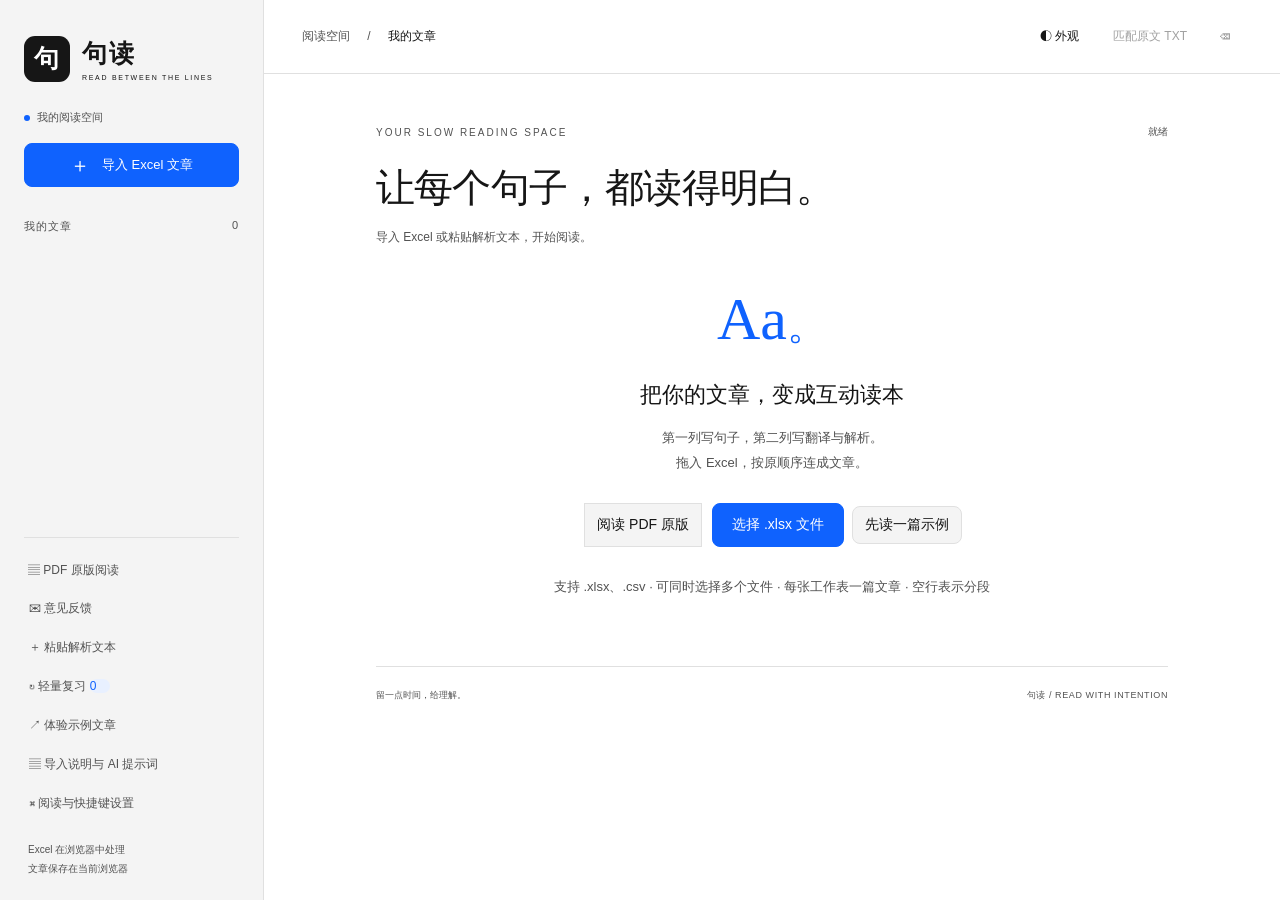
==== commit 4a12414f: "Add files via upload" ====
--- a/index.html
+++ b/index.html
@@ -4,8 +4,8 @@
   <meta charset="utf-8"><meta name="viewport" content="width=device-width, initial-scale=1">
   <title>句读 · 互动英文阅读</title>
   <link rel="icon" href="data:image/svg+xml,%3Csvg xmlns='http://www.w3.org/2000/svg' viewBox='0 0 64 64'%3E%3Crect width='64' height='64' rx='16' fill='%232457ce'/%3E%3Ctext x='32' y='45' text-anchor='middle' fill='white' font-size='42'%3E句%3C/text%3E%3C/svg%3E">
-  <script src="appearance.js?v=20261018-paperdark2"></script><link rel="stylesheet" href="styles.css?v=20261018-paperdark2"><link rel="stylesheet" href="theme.css?v=20261018-paperdark2"><script src="vendor/jszip.min.js" defer></script><script src="import-browser.js?v=20261018-2" defer></script><script src="app.js?v=20261018-home1" defer></script>
-<link rel="stylesheet" href="review.css?v=1"><script src="review.js?v=1" defer></script><link rel="stylesheet" href="mobile-paste.css?v=1"><script src="mobile-paste.js?v=3" defer></script><script src="feedback.js?v=1" defer></script><link rel="stylesheet" href="home.css?v=1"><script src="home.js?v=1" defer></script></head>
+  <script src="appearance.js?v=20261018-paperdark2"></script><link rel="stylesheet" href="styles.css?v=20261018-paperdark2"><link rel="stylesheet" href="theme.css?v=20261018-paperdark2"><script src="vendor/jszip.min.js" defer></script><script src="import-browser.js?v=20261018-2" defer></script><script src="app.js?v=20261018-flow1" defer></script>
+<link rel="stylesheet" href="review.css?v=1"><script src="review.js?v=3" defer></script><link rel="stylesheet" href="mobile-paste.css?v=1"><script src="mobile-paste.js?v=4" defer></script><script src="feedback.js?v=1" defer></script><link rel="stylesheet" href="home.css?v=2"><script src="home.js?v=2" defer></script><link rel="stylesheet" href="vocabulary.css?v=1"><script src="vocabulary.js?v=2" defer></script><link rel="stylesheet" href="learning-flow.css?v=1"><script src="learning-flow.js?v=1" defer></script></head>
 <body>
 <div id="mobile-bar"><a href="./" id="mobile-home" aria-label="句读首页">句读</a><span id="mobile-article-label">阅读空间</span><button id="mobile-menu-open" aria-label="打开阅读菜单" aria-haspopup="dialog">☰ 菜单</button></div>
 <aside class="sidebar">
@@ -16,6 +16,7 @@
   <div class="library-heading"><span>我的文章</span><span id="library-count">0</span></div>
   <nav id="library" aria-label="文章列表"></nav>
   <div class="sidebar-bottom">
+    <a class="quiet" href="pdf-reader.html" style="display:block;text-decoration:none">▤ PDF 原版阅读</a>
     <button id="feedback-open" class="quiet">✉ 意见反馈</button>
     <button id="paste-open" class="quiet">＋ 粘贴解析文本</button>
     <button id="review-open" class="quiet">↻ 轻量复习 <span id="review-count">0</span></button>
@@ -35,8 +36,9 @@
     <div id="notice" role="status" hidden></div>
     <aside id="shortcut-tutorial" class="shortcut-tutorial" hidden aria-live="polite"><div class="tutorial-top"><span id="tutorial-progress"></span><button id="tutorial-skip">跳过引导</button></div><h2 id="tutorial-title"></h2><p id="tutorial-description"></p><div id="tutorial-keys"></div></aside>
     <section id="home-library" aria-labelledby="home-library-title" hidden><div class="home-library-heading"><h2 id="home-library-title">我的文章</h2><span id="home-library-count" class="muted"></span></div><p class="muted">选择一篇，继续阅读。文章保存在当前浏览器中。</p><div id="article-cards"></div></section>
-    <article id="reader" aria-label="文章正文"></article>
-    <section id="empty-state"><div class="empty-symbol">Aa<span>。</span></div><h2>把你的文章，变成互动读本</h2><p>第一列写句子，第二列写翻译与解析。<br>拖入 Excel，按原顺序连成文章。</p><button id="empty-import" class="primary">选择 .xlsx 文件</button><button id="empty-sample" class="secondary">先读一篇示例</button><p class="small">支持 .xlsx、.csv · 可同时选择多个文件 · 每张工作表一篇文章 · 空行表示分段</p></section>
+    <div id="vocab-tools" hidden><button id="vocab-toggle" class="secondary" aria-pressed="false">＋ 标记生词</button><span id="vocab-mode-help" class="small">收藏单词或词组，保留原句。</span></div><article id="reader" aria-label="文章正文"></article>
+    <section id="empty-state"><div class="empty-symbol">Aa<span>。</span></div><h2>把你的文章，变成互动读本</h2><p>第一列写句子，第二列写翻译与解析。<br>拖入 Excel，按原顺序连成文章。</p><a href="pdf-reader.html" class="secondary" style="display:inline-block;text-decoration:none;padding:12px;margin:6px">阅读 PDF 原版</a><button id="empty-import" class="primary">选择 .xlsx 文件</button><button id="empty-sample" class="secondary">先读一篇示例</button><p class="small">支持 .xlsx、.csv · 可同时选择多个文件 · 每张工作表一篇文章 · 空行表示分段</p></section>
+    <section id="reading-wrap-up" hidden aria-labelledby="wrap-up-title"><h2 id="wrap-up-title">读完这一篇，留下一点收获</h2><p id="wrap-up-summary" class="muted" role="status"></p><div class="wrap-up-actions"><button id="wrap-up-pending" class="secondary">补充释义</button><button id="wrap-up-review" class="primary">复习到期内容</button><button id="wrap-up-next" class="secondary">下一篇 →</button></div><p class="small">不必一次学完，先处理几个最想记住的表达即可。</p></section>
     <nav id="article-navigation" class="article-navigation" aria-label="篇章导航" hidden><p id="article-position"></p><div><button id="previous-article" class="article-nav-button"><span>← 上一篇</span><strong id="previous-title"></strong></button><button id="next-article" class="article-nav-button"><span>下一篇 →</span><strong id="next-title"></strong></button></div></nav><footer class="reading-footer"><span id="footer-count">留一点时间，给理解。</span><span>句读 / READ WITH INTENTION</span></footer>
   </div>
 </main>
@@ -45,7 +47,7 @@
   <div class="lookup-top"><span id="lookup-heading">句子解析</span><span id="lookup-index"></span><button id="lookup-close" class="icon-button" aria-label="关闭解析">×</button></div>
   <blockquote id="lookup-sentence" lang="en"></blockquote>
   <div id="lookup-analysis"></div>
-  <div class="lookup-footer"><span id="lookup-key-hint">↑ / ↓ 上下句 · Esc 关闭</span><button id="review-save">＋ 加入复习</button><button id="copy-analysis">复制解析</button></div>
+  <nav class="lookup-sentence-nav" aria-label="解析句子导航"><button id="lookup-previous" class="secondary">← 上一句</button><button id="lookup-next" class="secondary">下一句 →</button></nav><div class="lookup-footer"><span id="lookup-key-hint">↑ / ↓ 上下句 · Esc 关闭</span><button id="review-save">＋ 加入复习</button><button id="copy-analysis">复制解析</button></div>
 </section>
 <dialog id="settings-dialog"><form method="dialog"><div class="dialog-title"><h2>按你的习惯阅读</h2><button class="icon-button" aria-label="关闭设置">×</button></div></form>
   <label class="field-label">查询快捷键</label><p class="muted">按住以下按键，再左键单击。左键单击始终固定。</p>
@@ -75,9 +77,11 @@
 <div class="appearance-preview"><p>Read a little. Understand more.</p><small>让每个句子，都读得明白。</small></div><p id="appearance-status" role="status"></p><form method="dialog" class="dialog-actions"><button class="primary">完成</button></form></dialog>
 <dialog id="confirm-dialog"><h2>删除这篇文章？</h2><p>只从当前浏览器移除，原始 Excel 文件仍保留。</p><form method="dialog" class="dialog-actions"><button value="cancel" class="secondary">取消</button><button value="delete" class="danger">删除文章</button></form></dialog>
 <dialog id="review-save-dialog"><form id="review-save-form"><div class="dialog-title"><h2>加入复习</h2><button type="button" id="review-save-close" class="icon-button" aria-label="关闭收藏">×</button></div><p>保留原句和解析，下次先回忆，再核对。</p><label class="field-label" for="review-focus">回忆重点（选填）</label><input id="review-focus" maxlength="180" placeholder="例如 be determined to：是什么意思？怎样使用？"><p class="small">留空时，练习用自己的话解释整句。</p><div class="dialog-actions"><button class="primary" type="submit">保存复习卡</button></div></form></dialog>
-<dialog id="review-dialog" aria-labelledby="review-title"><div class="dialog-title"><h2 id="review-title">轻量复习</h2><button id="review-close" class="icon-button" aria-label="关闭复习">×</button></div><p id="review-summary" class="muted" role="status"></p><div id="review-body"></div><details class="review-rules"><summary>复习如何安排？</summary><p>新卡立即可复习。忘了：10 分钟后；模糊：1 天后并降低一个阶段；记住了：依次间隔 1、3、7、14、30、60 天。每轮最多 5 张到期卡，未到期不强制练习。这是简化安排，可按自己的记忆情况作答。</p><p>卡片仅保存在当前浏览器，删除文章仍保留卡片；清除网站数据会丢失。建议定期导出备份。</p><button id="review-export" class="secondary">导出复习备份</button><button id="review-import" class="secondary">导入备份</button><input id="review-import-file" type="file" accept=".json" hidden></details></dialog>
+<dialog id="review-dialog" aria-labelledby="review-title"><div class="dialog-title"><h2 id="review-title">轻量复习</h2><button id="review-close" class="icon-button" aria-label="关闭复习">×</button></div><p id="review-summary" class="muted" role="status"></p><label class="field-label" for="review-filter">复习内容</label><select id="review-filter"><option value="all">全部</option><option value="vocab">生词</option><option value="sentence">句子</option><option value="pending">待补释义</option></select><p id="review-types" class="small"></p><div id="review-scope" hidden><span id="review-scope-label"></span><button id="review-scope-clear" class="secondary">查看全部文章</button></div><div id="review-body"></div><details class="review-rules"><summary>复习如何安排？</summary><p>新卡立即可复习。忘了：10 分钟后；模糊：1 天后并降低一个阶段；记住了：依次间隔 1、3、7、14、30、60 天。每轮最多 5 张到期卡，未到期不强制练习。这是简化安排，可按自己的记忆情况作答。</p><p>卡片仅保存在当前浏览器，删除文章仍保留卡片；清除网站数据会丢失。建议定期导出备份。</p><button id="review-export" class="secondary">导出复习备份</button><button id="review-import" class="secondary">导入备份</button><input id="review-import-file" type="file" accept=".json" hidden></details></dialog>
 <dialog id="mobile-menu" aria-labelledby="mobile-menu-title"><div class="dialog-title"><h2 id="mobile-menu-title">阅读菜单</h2><button id="mobile-menu-close" class="icon-button" aria-label="关闭阅读菜单">×</button></div><div id="mobile-menu-content"></div></dialog>
 <dialog id="paste-dialog" aria-labelledby="paste-title"><div class="dialog-title"><h2 id="paste-title">粘贴解析文本</h2><button id="paste-close" class="icon-button" aria-label="关闭粘贴">×</button></div><p class="muted">先复制下方提示词交给 AI，再将生成的完整解析文本粘贴到这里。新版使用紧凑格式，减少重复字段；支持一次导入多篇，保留段落。</p><details><summary>查看文本解析 AI 提示词</summary><textarea id="paste-prompt" readonly rows="8"></textarea><button id="paste-copy-prompt" class="secondary">复制文本解析提示词</button></details><label class="field-label" for="paste-content">AI 输出的解析文本</label><textarea id="paste-content" rows="10" placeholder='粘贴 AI 输出的 JSON 文本，也支持带有 ```json 的完整代码块'></textarea><p id="paste-error" role="alert" hidden></p><div class="dialog-actions"><button id="paste-submit" class="primary">导入并阅读</button></div><p class="small">文本仅在当前浏览器中处理；此入口不会调用 AI。原有 Excel 导入继续可用。</p></dialog>
 <dialog id="feedback-dialog" aria-labelledby="feedback-title"><div class="dialog-title"><h2 id="feedback-title">意见反馈</h2><button id="feedback-close" class="icon-button" aria-label="关闭意见反馈">×</button></div><p>遇到问题或有改进建议，欢迎发邮件告诉我。</p><p><a href="mailto:RBL1018@outlook.com?subject=%E5%8F%A5%E8%AF%BB%E7%BD%91%E9%A1%B5%E5%8F%8D%E9%A6%88">RBL1018@outlook.com</a></p><p class="muted">反馈问题时，请尽量说明操作步骤、预期结果和实际情况，并附上设备、浏览器信息；截图也能帮助定位问题。</p><div class="dialog-actions"><button id="feedback-copy" class="secondary">复制邮箱</button><a class="primary" style="text-decoration:none;border-radius:8px;display:inline-block" href="mailto:RBL1018@outlook.com?subject=%E5%8F%A5%E8%AF%BB%E7%BD%91%E9%A1%B5%E5%8F%8D%E9%A6%88">打开邮件应用</a></div><p class="small" id="feedback-status" role="status">若未配置邮件应用，可复制邮箱后自行发送。</p></dialog>
+<section id="vocab-selection" hidden aria-label="所选生词" aria-live="polite"><strong id="vocab-selected-text"></strong><span class="small">点击同句另一词，可选中连续词组。</span><div><button id="vocab-quick-save" class="primary">先收藏，继续读</button><button id="vocab-add" class="secondary">填写释义</button><button id="vocab-clear" class="secondary">取消选择</button></div></section>
+<dialog id="vocab-dialog" aria-labelledby="vocab-title"><div class="dialog-title"><h2 id="vocab-title">收藏生词</h2><button id="vocab-close" class="icon-button" aria-label="关闭生词收藏">×</button></div><p id="vocab-term" lang="en"></p><blockquote id="vocab-context" class="review-sentence" lang="en"></blockquote><form id="vocab-form"><label class="field-label" for="vocab-definition">简明英文释义（选填）</label><textarea id="vocab-definition" rows="2" maxlength="2000" placeholder="结合原句，记录这里的英文意思"></textarea><label class="field-label" for="vocab-note">中文释义或备注（选填）</label><textarea id="vocab-note" rows="2" maxlength="2000" placeholder="可记录中文意思或用法"></textarea><p class="small">至少填写一种释义后进入定时复习。都留空则先存入「待补释义」，不会自动生成解释。</p><div class="dialog-actions"><button class="primary" type="submit">保存生词</button></div></form></dialog>
 <div id="toast" role="status" hidden></div>
 </body></html>
--- a/home.css
+++ b/home.css
@@ -1 +1,3 @@
 #mobile-home{font-size:19px;font-weight:700;flex-shrink:0;color:var(--ink);text-decoration:none;padding:8px 0}.home-library-heading{display:flex;align-items:center;justify-content:space-between;gap:12px}.home-library-heading h2{margin:0}#home-library{margin-top:32px}#article-cards{display:grid;grid-template-columns:repeat(2,minmax(0,1fr));gap:16px;margin-top:22px}.article-card{display:flex;flex-direction:column;align-items:flex-start;text-align:left;min-width:0;padding:20px;border:1px solid var(--line);background:var(--surface);border-radius:12px;transition:background .15s,border-color .15s}.article-card:hover{border-color:var(--green);background:var(--surface2)}.article-card strong{font-family:Georgia,"Songti SC",serif;font-size:21px;font-weight:500;line-height:1.4;overflow-wrap:anywhere}.article-card-meta{font-size:12px;color:var(--muted);margin-top:10px}.article-card-excerpt{font-family:Georgia,serif;line-height:1.65;font-size:14px;color:var(--muted);display:-webkit-box;-webkit-line-clamp:2;-webkit-box-orient:vertical;overflow:hidden;overflow-wrap:anywhere;margin:16px 0}.article-card-action{margin-top:auto;padding-top:6px;font-size:12px;color:var(--green)}.is-home .reading-footer{margin-top:28px}@media(max-width:700px){#home-library{margin-top:26px}#article-cards{gap:12px}.article-card{padding:15px}.article-card strong{font-size:18px}.article-card-excerpt{font-size:13px}.home-library-heading h2{font-size:18px}}@media(max-width:380px){#article-cards{grid-template-columns:1fr}}
+
+.article-card-wrap{position:relative;min-width:0;display:flex}.article-card-wrap .article-card{width:100%}.article-card-wrap .article-card-action{padding-right:65px}.card-delete{position:absolute;right:10px;bottom:10px;min-height:44px;min-width:56px;font-size:12px;color:var(--danger)}.card-delete:hover{background:var(--surface2);text-decoration:underline}
--- a/vocabulary.css
+++ b/vocabulary.css
@@ -0,0 +1 @@
+#vocab-tools{display:flex;align-items:center;gap:12px;margin:-8px 0 22px;flex-wrap:wrap}#vocab-toggle{flex-shrink:0;min-height:44px}#vocab-mode-help{flex:1;min-width:140px}.vocab-mode #reader .vocab-token{cursor:pointer}.vocab-saved{text-decoration:underline;text-decoration-style:dotted;text-decoration-color:var(--green);text-underline-offset:5px}.vocab-picked{background:var(--highlight);outline:1px solid var(--highlight-line);border-radius:2px}#vocab-toggle[aria-pressed=true]{background:var(--selected);border-color:var(--green)}#vocab-selection{position:fixed;z-index:15;bottom:12px;left:calc(50% + 132px);transform:translateX(-50%);width:min(560px,calc(100vw - 300px));padding:14px 18px;border:1px solid var(--line);border-radius:12px;background:var(--surface);color:var(--ink);box-shadow:0 8px 36px var(--shadow)}#vocab-selected-text{display:block;max-height:65px;overflow:auto;overflow-wrap:anywhere;margin-bottom:6px}#vocab-selection>div{display:flex;gap:8px;margin-top:8px}#vocab-dialog{background:var(--surface);color:var(--ink)}#vocab-dialog textarea{background:var(--surface2);color:var(--ink);border-color:var(--line)}#vocab-term{font-size:22px;font-weight:600;overflow-wrap:anywhere}#review-filter{background:var(--surface2);color:var(--ink);padding:10px;border:1px solid var(--line);border-radius:8px;max-width:100%}.pending-word{padding:14px 0;border-bottom:1px solid var(--line)}.pending-word strong{overflow-wrap:anywhere}.pending-word button{margin:6px 8px 0 0}.vocab-mode .reading-area{padding-bottom:210px}@media(max-width:950px){#vocab-selection{left:calc(50% + 110px);width:calc(100vw - 250px)}}@media(max-width:700px){#vocab-selection{left:12px;right:12px;bottom:max(12px,env(safe-area-inset-bottom));transform:none;width:auto}#vocab-tools{margin-top:0;gap:8px}#vocab-mode-help{font-size:11px;line-height:1.6}}
--- a/learning-flow.css
+++ b/learning-flow.css
@@ -0,0 +1 @@
+.lookup-sentence-nav{display:flex;gap:10px;padding:10px 16px;border-top:1px solid var(--line);background:var(--surface)}.lookup-sentence-nav button{flex:1;min-height:44px;font-size:13px}#reading-wrap-up{margin-top:32px;padding:22px;border:1px solid var(--line);border-radius:12px;background:var(--surface2)}#reading-wrap-up h2{font-size:18px;line-height:1.5;margin-bottom:10px}#wrap-up-summary{line-height:1.8;margin:0 0 16px}.wrap-up-actions{display:flex;gap:8px;flex-wrap:wrap}.wrap-up-actions button{min-height:44px}#vocab-selection>div{flex-wrap:wrap}#review-scope{padding:10px 12px;background:var(--surface2);border:1px solid var(--line);border-radius:8px;margin-bottom:16px;overflow-wrap:anywhere;font-size:12px}#review-scope button{margin-top:6px;display:block}@media(max-width:700px){#reading-wrap-up{padding:18px}.wrap-up-actions button{flex:1;min-width:120px}#vocab-selection>div button{font-size:12px;padding:10px 12px}}
